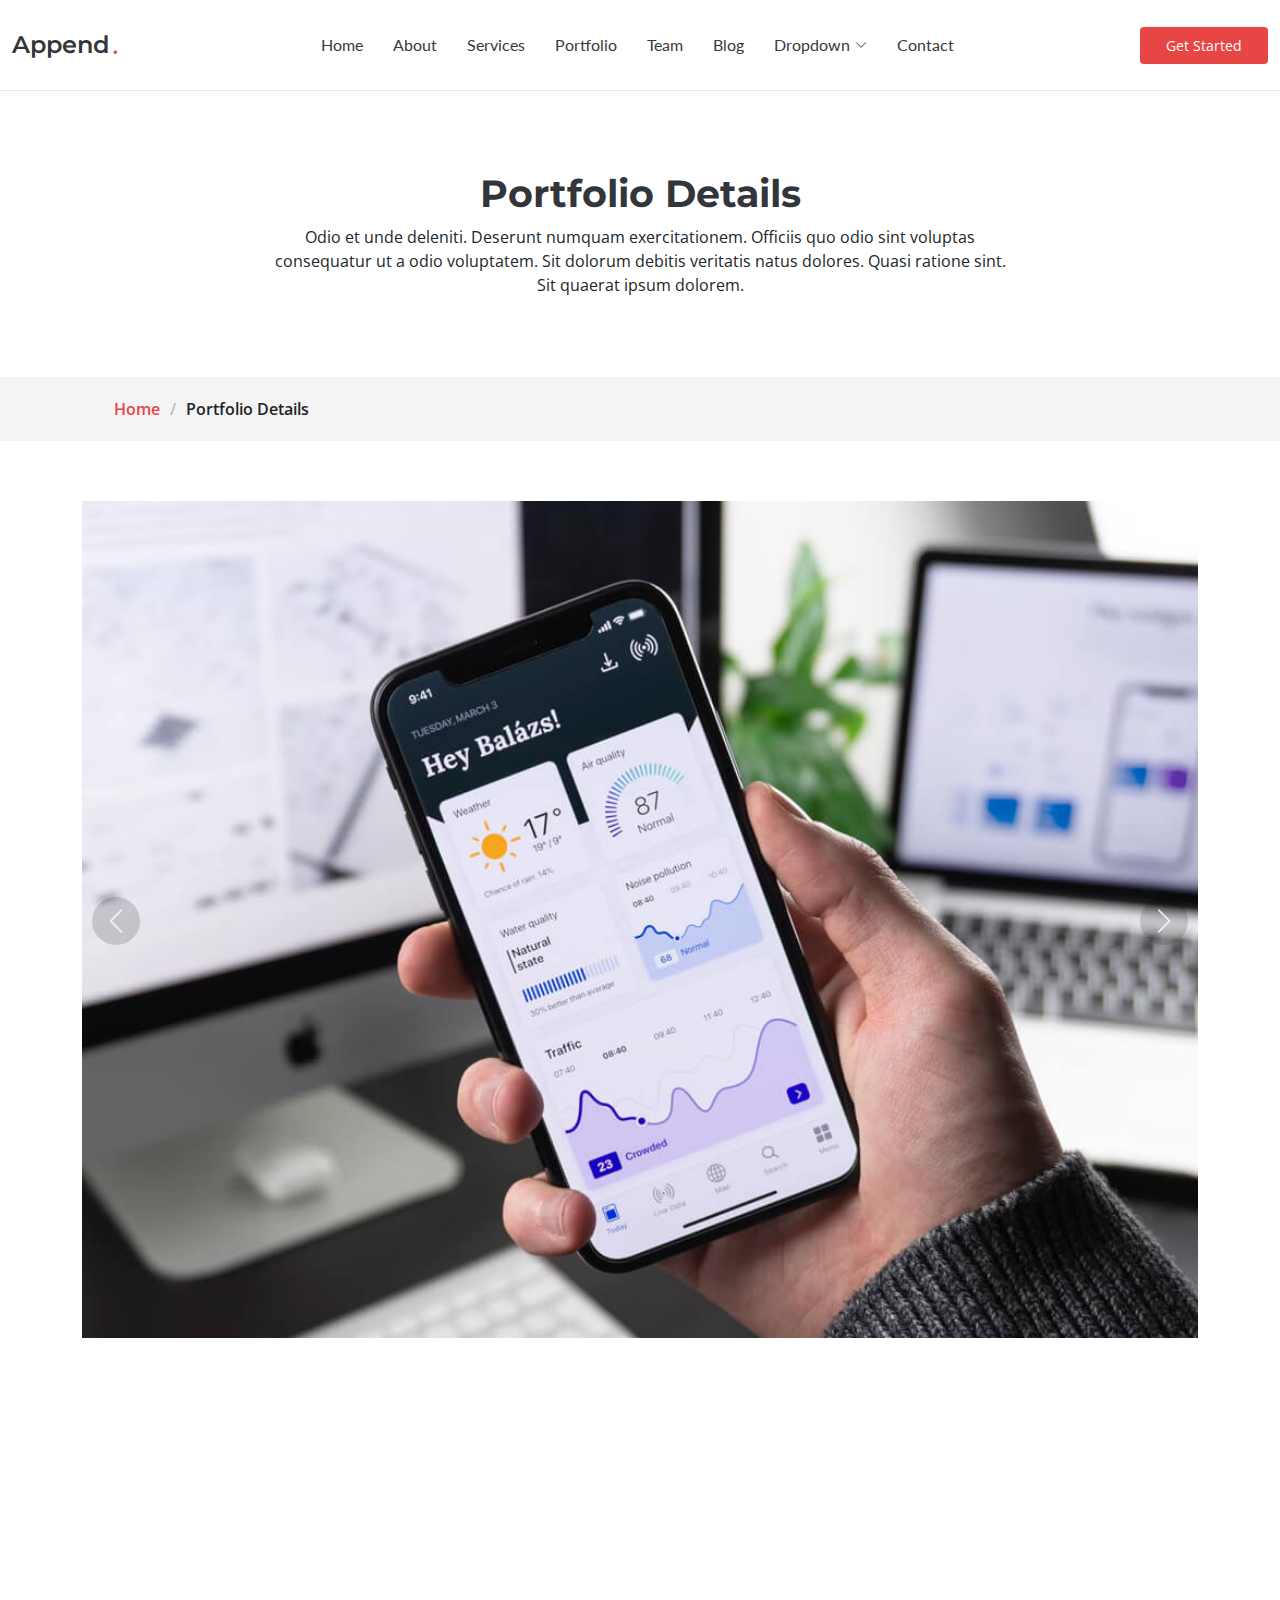
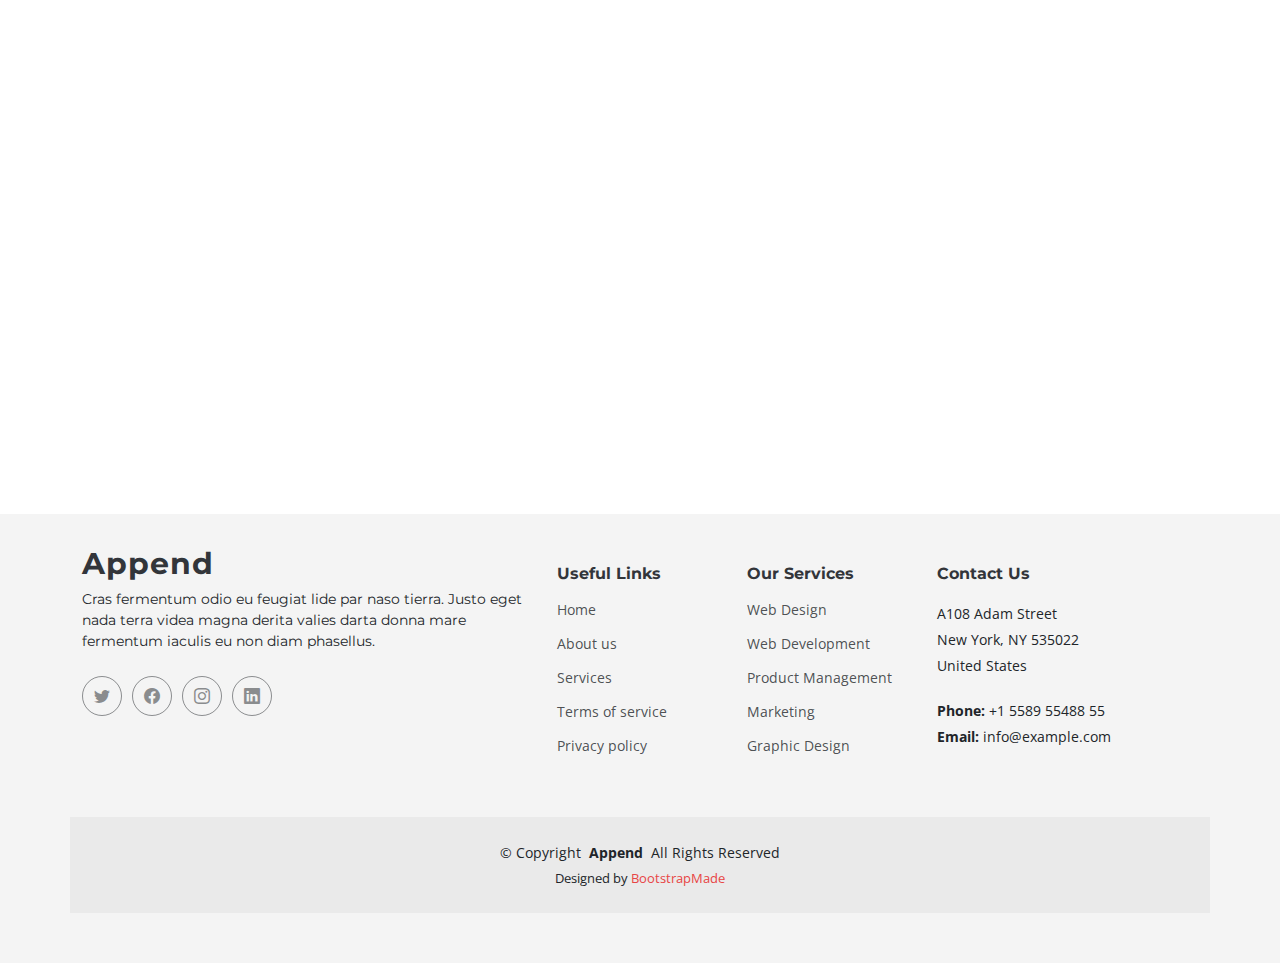
==== portfolio-details.html @ 8041fa13 "first" ====
<!DOCTYPE html>
<html lang="en">

<head>
  <meta charset="utf-8">
  <meta content="width=device-width, initial-scale=1.0" name="viewport">

  <title>Portfolio Details - Append Bootstrap Temlate</title>
  <meta content="" name="description">
  <meta content="" name="keywords">

  <!-- Favicons -->
  <link href="assets/img/favicon.png" rel="icon">
  <link href="assets/img/apple-touch-icon.png" rel="apple-touch-icon">

  <!-- Fonts -->
  <link href="https://fonts.googleapis.com" rel="preconnect">
  <link href="https://fonts.gstatic.com" rel="preconnect" crossorigin>
  <link href="https://fonts.googleapis.com/css2?family=Open+Sans:ital,wght@0,300;0,400;0,500;0,600;0,700;0,800;1,300;1,400;1,500;1,600;1,700;1,800&family=Montserrat:ital,wght@0,100;0,200;0,300;0,400;0,500;0,600;0,700;0,800;0,900;1,100;1,200;1,300;1,400;1,500;1,600;1,700;1,800;1,900&family=Lato:ital,wght@0,100;0,300;0,400;0,700;0,900;1,100;1,300;1,400;1,700;1,900&display=swap" rel="stylesheet">

  <!-- Vendor CSS Files -->
  <link href="assets/vendor/bootstrap/css/bootstrap.min.css" rel="stylesheet">
  <link href="assets/vendor/bootstrap-icons/bootstrap-icons.css" rel="stylesheet">
  <link href="assets/vendor/glightbox/css/glightbox.min.css" rel="stylesheet">
  <link href="assets/vendor/swiper/swiper-bundle.min.css" rel="stylesheet">
  <link href="assets/vendor/aos/aos.css" rel="stylesheet">

  <!-- Template Main CSS File -->
  <link href="assets/css/main.css" rel="stylesheet">

  <!-- =======================================================
  * Template Name: Append
  * Updated: Jul 27 2023 with Bootstrap v5.3.1
  * Template URL: https://bootstrapmade.com/append-bootstrap-website-template/
  * Author: BootstrapMade.com
  * License: https://bootstrapmade.com/license/
  ======================================================== -->
</head>

<body class="portfolio-details-page" data-bs-spy="scroll" data-bs-target="#navmenu">

  <!-- ======= Header ======= -->
  <header id="header" class="header sticky-top d-flex align-items-center">
    <div class="container-fluid d-flex align-items-center justify-content-between">

      <a href="index.html" class="logo d-flex align-items-center me-auto me-xl-0">
        <!-- Uncomment the line below if you also wish to use an image logo -->
        <!-- <img src="assets/img/logo.png" alt=""> -->
        <h1>Append</h1>
        <span>.</span>
      </a>

      <!-- Nav Menu -->
      <nav id="navmenu" class="navmenu">
        <ul>
          <li><a href="index.html#hero">Home</a></li>
          <li><a href="index.html#about">About</a></li>
          <li><a href="index.html#services">Services</a></li>
          <li><a href="index.html#portfolio">Portfolio</a></li>
          <li><a href="index.html#team">Team</a></li>
          <li><a href="blog.html">Blog</a></li>
          <li class="dropdown has-dropdown"><a href="#"><span>Dropdown</span> <i class="bi bi-chevron-down"></i></a>
            <ul class="dd-box-shadow">
              <li><a href="#">Dropdown 1</a></li>
              <li class="dropdown has-dropdown"><a href="#"><span>Deep Dropdown</span> <i class="bi bi-chevron-down"></i></a>
                <ul class="dd-box-shadow">
                  <li><a href="#">Deep Dropdown 1</a></li>
                  <li><a href="#">Deep Dropdown 2</a></li>
                  <li><a href="#">Deep Dropdown 3</a></li>
                  <li><a href="#">Deep Dropdown 4</a></li>
                  <li><a href="#">Deep Dropdown 5</a></li>
                </ul>
              </li>
              <li><a href="#">Dropdown 2</a></li>
              <li><a href="#">Dropdown 3</a></li>
              <li><a href="#">Dropdown 4</a></li>
            </ul>
          </li>
          <li><a href="index.html#contact">Contact</a></li>
        </ul>

        <i class="mobile-nav-toggle d-xl-none bi bi-list"></i>
      </nav><!-- End Nav Menu -->

      <a class="btn-getstarted" href="index.html#about">Get Started</a>

    </div>
  </header><!-- End Header -->

  <main id="main">

    <!-- Portfolio Details Page Title & Breadcrumbs -->
    <div data-aos="fade" class="page-title">
      <div class="heading">
        <div class="container">
          <div class="row d-flex justify-content-center text-center">
            <div class="col-lg-8">
              <h1>Portfolio Details</h1>
              <p class="mb-0">Odio et unde deleniti. Deserunt numquam exercitationem. Officiis quo odio sint voluptas consequatur ut a odio voluptatem. Sit dolorum debitis veritatis natus dolores. Quasi ratione sint. Sit quaerat ipsum dolorem.</p>
            </div>
          </div>
        </div>
      </div>
      <nav class="breadcrumbs">
        <div class="container">
          <ol>
            <li><a href="index.html">Home</a></li>
            <li class="current">Portfolio Details</li>
          </ol>
        </div>
      </nav>
    </div><!-- End Page Title -->

    <!-- Portfolio-details Section - Portfolio Details Page -->
    <section id="portfolio-details" class="portfolio-details">

      <div class="container" data-aos="fade-up">

        <div class="portfolio-details-slider swiper">
          <template class="swiper-config">
            {
            "loop": true,
            "speed" : 600,
            "autoplay": {
            "delay": 5000
            },
            "slidesPerView": "auto",
            "navigation": {
            "nextEl": ".swiper-button-next",
            "prevEl": ".swiper-button-prev"
            }
            }
          </template>
          <div class="swiper-wrapper align-items-center">

            <div class="swiper-slide">
              <img src="assets/img/portfolio/app-1.jpg" alt="">
            </div>

            <div class="swiper-slide">
              <img src="assets/img/portfolio/product-1.jpg" alt="">
            </div>

            <div class="swiper-slide">
              <img src="assets/img/portfolio/branding-1.jpg" alt="">
            </div>

            <div class="swiper-slide">
              <img src="assets/img/portfolio/books-1.jpg" alt="">
            </div>

          </div>
          <div class="swiper-button-prev"></div>
          <div class="swiper-button-next"></div>
        </div>

        <div class="row justify-content-between gy-4 mt-4">

          <div class="col-lg-8" data-aos="fade-up">
            <div class="portfolio-description">
              <h2>This is an example of portfolio details</h2>
              <p>
                Autem ipsum nam porro corporis rerum. Quis eos dolorem eos itaque inventore commodi labore quia quia. Exercitationem repudiandae officiis neque suscipit non officia eaque itaque enim. Voluptatem officia accusantium nesciunt est omnis tempora consectetur dignissimos. Sequi nulla at esse enim cum deserunt eius.
              </p>
              <p>
                Amet consequatur qui dolore veniam voluptatem voluptatem sit. Non aspernatur atque natus ut cum nam et. Praesentium error dolores rerum minus sequi quia veritatis eum. Eos et doloribus doloremque nesciunt molestiae laboriosam.
              </p>

              <div class="testimonial-item">
                <p>
                  <i class="bi bi-quote quote-icon-left"></i>
                  <span>Export tempor illum tamen malis malis eram quae irure esse labore quem cillum quid cillum eram malis quorum velit fore eram velit sunt aliqua noster fugiat irure amet legam anim culpa.</span>
                  <i class="bi bi-quote quote-icon-right"></i>
                </p>
                <div>
                  <img src="assets/img/testimonials/testimonials-2.jpg" class="testimonial-img" alt="">
                  <h3>Sara Wilsson</h3>
                  <h4>Designer</h4>
                </div>
              </div>

              <p>
                Impedit ipsum quae et aliquid doloribus et voluptatem quasi. Perspiciatis occaecati earum et magnam animi. Quibusdam non qui ea vitae suscipit vitae sunt. Repudiandae incidunt cumque minus deserunt assumenda tempore. Delectus voluptas necessitatibus est.
              </p>

              <p>
                Sunt voluptatum sapiente facilis quo odio aut ipsum repellat debitis. Molestiae et autem libero. Explicabo et quod necessitatibus similique quis dolor eum. Numquam eaque praesentium rem et qui nesciunt.
              </p>

            </div>
          </div>

          <div class="col-lg-3" data-aos="fade-up" data-aos-delay="100">
            <div class="portfolio-info">
              <h3>Project information</h3>
              <ul>
                <li><strong>Category</strong> Web design</li>
                <li><strong>Client</strong> ASU Company</li>
                <li><strong>Project date</strong> 01 March, 2020</li>
                <li><strong>Project URL</strong> <a href="#">www.example.com</a></li>
                <li><a href="#" class="btn-visit align-self-start">Visit Website</a></li>
              </ul>
            </div>
          </div>

        </div>

      </div>

    </section><!-- End Portfolio-details Section -->

  </main>

  <!-- ======= Footer ======= -->
  <footer id="footer" class="footer">

    <div class="container footer-top">
      <div class="row gy-4">
        <div class="col-lg-5 col-md-12 footer-about">
          <a href="index.html" class="logo d-flex align-items-center">
            <span>Append</span>
          </a>
          <p>Cras fermentum odio eu feugiat lide par naso tierra. Justo eget nada terra videa magna derita valies darta donna mare fermentum iaculis eu non diam phasellus.</p>
          <div class="social-links d-flex mt-4">
            <a href=""><i class="bi bi-twitter"></i></a>
            <a href=""><i class="bi bi-facebook"></i></a>
            <a href=""><i class="bi bi-instagram"></i></a>
            <a href=""><i class="bi bi-linkedin"></i></a>
          </div>
        </div>

        <div class="col-lg-2 col-6 footer-links">
          <h4>Useful Links</h4>
          <ul>
            <li><a href="#">Home</a></li>
            <li><a href="#">About us</a></li>
            <li><a href="#">Services</a></li>
            <li><a href="#">Terms of service</a></li>
            <li><a href="#">Privacy policy</a></li>
          </ul>
        </div>

        <div class="col-lg-2 col-6 footer-links">
          <h4>Our Services</h4>
          <ul>
            <li><a href="#">Web Design</a></li>
            <li><a href="#">Web Development</a></li>
            <li><a href="#">Product Management</a></li>
            <li><a href="#">Marketing</a></li>
            <li><a href="#">Graphic Design</a></li>
          </ul>
        </div>

        <div class="col-lg-3 col-md-12 footer-contact text-center text-md-start">
          <h4>Contact Us</h4>
          <p>A108 Adam Street</p>
          <p>New York, NY 535022</p>
          <p>United States</p>
          <p class="mt-4"><strong>Phone:</strong> <span>+1 5589 55488 55</span></p>
          <p><strong>Email:</strong> <span>info@example.com</span></p>
        </div>

      </div>
    </div>

    <div class="container copyright text-center mt-4">
      <p>&copy; <span>Copyright</span> <strong class="px-1">Append</strong> <span>All Rights Reserved</span></p>
      <div class="credits">
        <!-- All the links in the footer should remain intact. -->
        <!-- You can delete the links only if you've purchased the pro version. -->
        <!-- Licensing information: https://bootstrapmade.com/license/ -->
        <!-- Purchase the pro version with working PHP/AJAX contact form: [buy-url] -->
        Designed by <a href="https://bootstrapmade.com/">BootstrapMade</a>
      </div>
    </div>

  </footer><!-- End Footer -->

  <!-- Scroll Top Button -->
  <a href="#" id="scroll-top" class="scroll-top d-flex align-items-center justify-content-center"><i class="bi bi-arrow-up-short"></i></a>

  <!-- Preloader -->
  <div id="preloader">
    <div></div>
    <div></div>
    <div></div>
    <div></div>
  </div>

  <!-- Vendor JS Files -->
  <script src="assets/vendor/bootstrap/js/bootstrap.bundle.min.js"></script>
  <script src="assets/vendor/glightbox/js/glightbox.min.js"></script>
  <script src="assets/vendor/purecounter/purecounter_vanilla.js"></script>
  <script src="assets/vendor/isotope-layout/isotope.pkgd.min.js"></script>
  <script src="assets/vendor/swiper/swiper-bundle.min.js"></script>
  <script src="assets/vendor/aos/aos.js"></script>
  <script src="assets/vendor/php-email-form/validate.js"></script>

  <!-- Template Main JS File -->
  <script src="assets/js/main.js"></script>

</body>

</html>
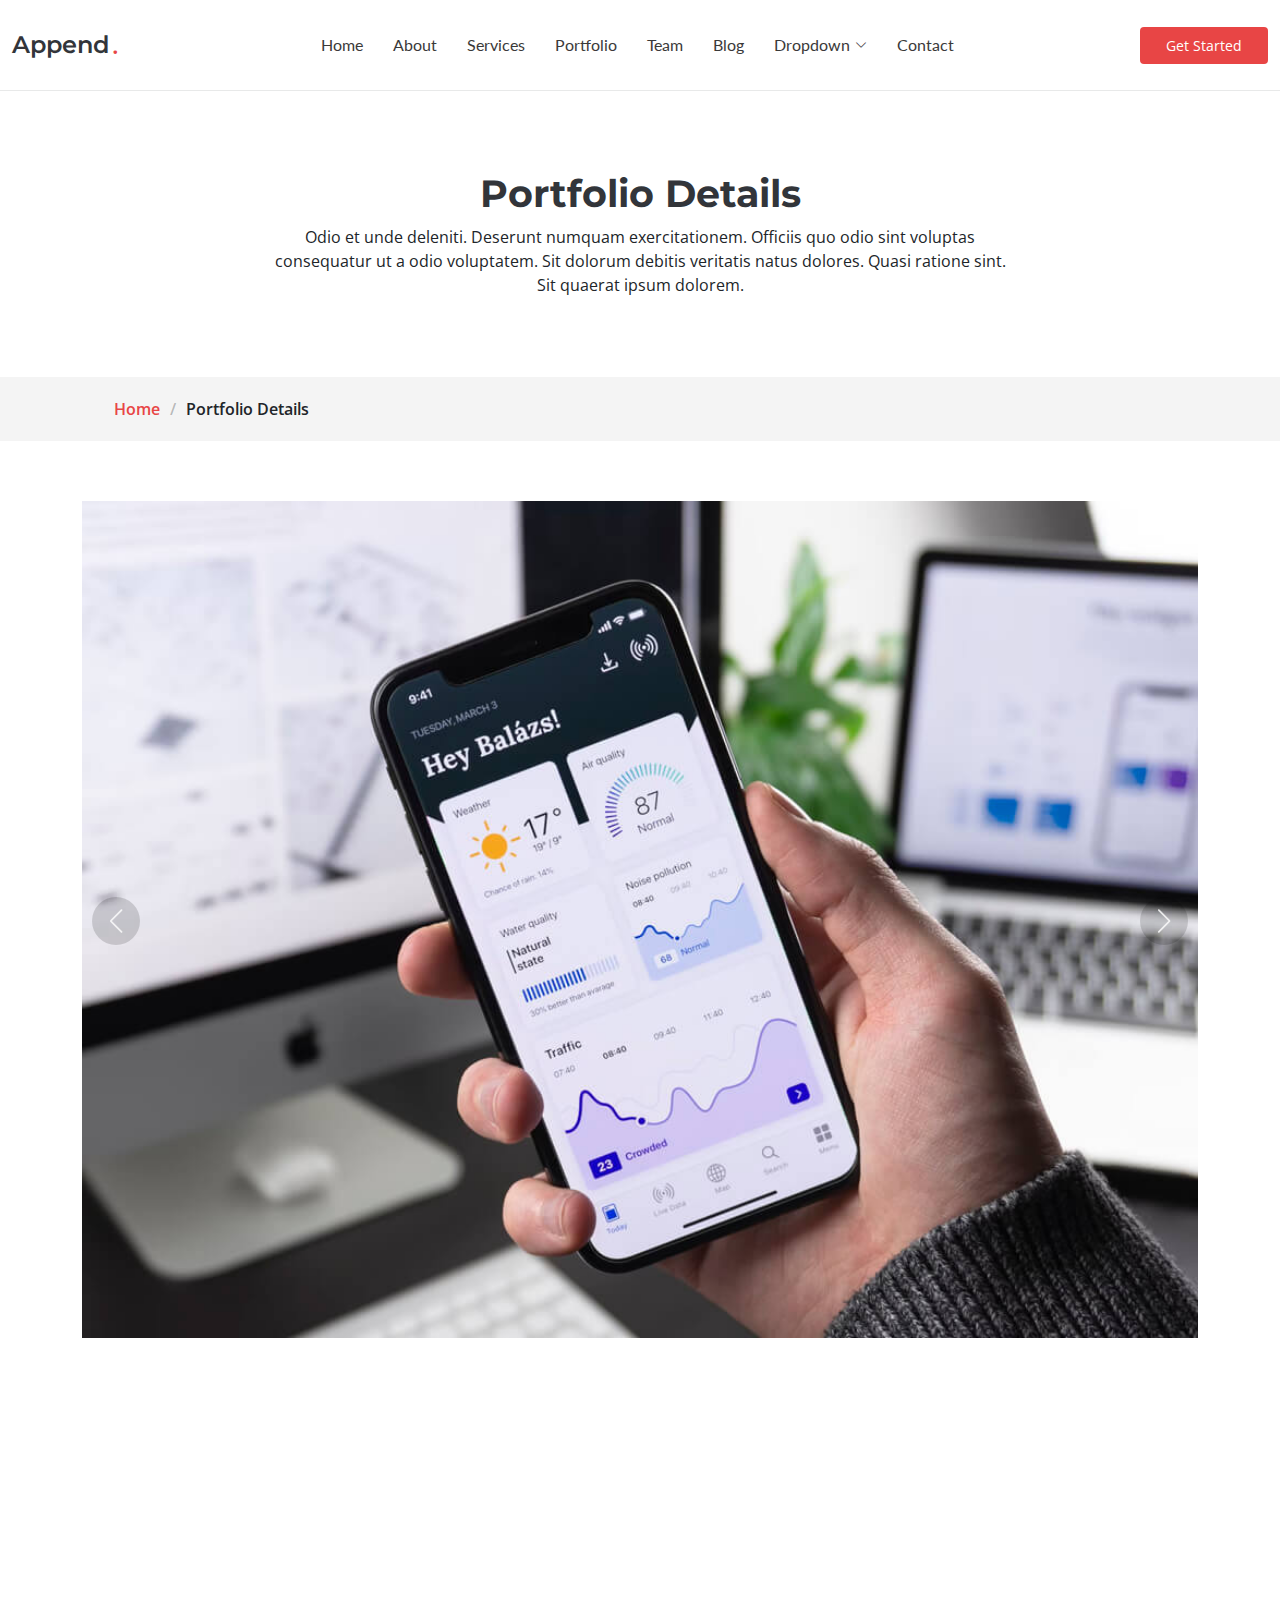
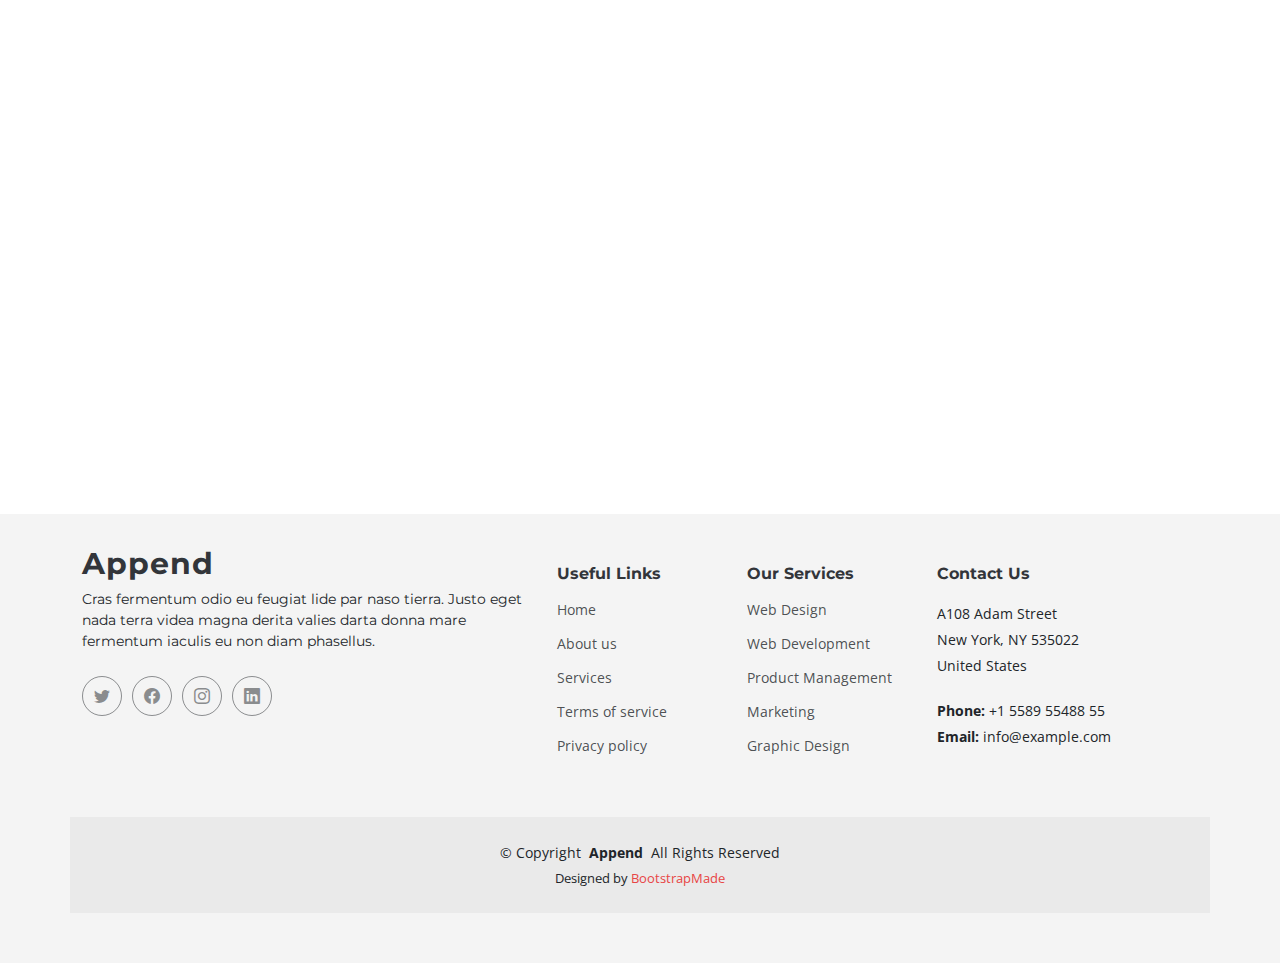
==== commit bd0da087: "Updated google sheet api" ====
--- a/portfolio-details.html
+++ b/portfolio-details.html
@@ -294,7 +294,7 @@
   <script src="assets/vendor/isotope-layout/isotope.pkgd.min.js"></script>
   <script src="assets/vendor/swiper/swiper-bundle.min.js"></script>
   <script src="assets/vendor/aos/aos.js"></script>
-  <script src="assets/vendor/php-email-form/validate.js"></script>
+  <!-- <script src="assets/vendor/php-email-form/validate.js"></script> -->
 
   <!-- Template Main JS File -->
   <script src="assets/js/main.js"></script>
--- a/assets/css/main.css
+++ b/assets/css/main.css
@@ -12,7 +12,9 @@
 --------------------------------------------------------------*/
 /* Fonts */
 :root {
-  --font-default: "Open Sans", system-ui, -apple-system, "Segoe UI", Roboto, "Helvetica Neue", Arial, "Noto Sans", "Liberation Sans", sans-serif, "Apple Color Emoji", "Segoe UI Emoji", "Segoe UI Symbol", "Noto Color Emoji";
+  --font-default: "Open Sans", system-ui, -apple-system, "Segoe UI", Roboto,
+    "Helvetica Neue", Arial, "Noto Sans", "Liberation Sans", sans-serif,
+    "Apple Color Emoji", "Segoe UI Emoji", "Segoe UI Symbol", "Noto Color Emoji";
   --font-primary: "Montserrat", sans-serif;
   --font-secondary: "Lato", sans-serif;
 }
@@ -124,7 +126,7 @@
 # Page Title & Breadcrumbs
 --------------------------------------------------------------*/
 .page-title {
-  --color-box-background: rgba(var(--color-default-rgb), .05);
+  --color-box-background: rgba(var(--color-default-rgb), 0.05);
   color: var(--color-default);
   background-color: var(--color-background);
 }
@@ -154,11 +156,11 @@
   font-weight: 600;
 }
 
-.page-title nav ol li+li {
+.page-title nav ol li + li {
   padding-left: 10px;
 }
 
-.page-title nav ol li+li::before {
+.page-title nav ol li + li::before {
   content: "/";
   display: inline-block;
   padding-right: 10px;
@@ -317,7 +319,7 @@
     padding-right: 0;
   }
 
-  .navmenu li:hover>a,
+  .navmenu li:hover > a,
   .navmenu .active,
   .navmenu .active:focus {
     color: var(--color-nav-hover);
@@ -355,11 +357,11 @@
 
   .navmenu .dropdown ul a:hover,
   .navmenu .dropdown ul .active:hover,
-  .navmenu .dropdown ul li:hover>a {
+  .navmenu .dropdown ul li:hover > a {
     color: var(--color-nav-dropdown-hover);
   }
 
-  .navmenu .dropdown:hover>ul {
+  .navmenu .dropdown:hover > ul {
     opacity: 1;
     top: 100%;
     visibility: visible;
@@ -371,7 +373,7 @@
     visibility: hidden;
   }
 
-  .navmenu .dropdown .dropdown:hover>ul {
+  .navmenu .dropdown .dropdown:hover > ul {
     opacity: 1;
     top: 0;
     left: -100%;
@@ -405,7 +407,7 @@
   }
 
   .navmenu .megamenu ul li a,
-  .navmenu .megamenu ul li:hover>a {
+  .navmenu .megamenu ul li:hover > a {
     padding: 10px 20px;
     font-size: 15px;
     color: var(--color-nav-dropdown);
@@ -417,7 +419,7 @@
     color: var(--color-nav-dropdown-hover);
   }
 
-  .navmenu .megamenu:hover>ul {
+  .navmenu .megamenu:hover > ul {
     opacity: 1;
     top: 100%;
     visibility: visible;
@@ -522,8 +524,8 @@
     background-color: rgba(33, 37, 41, 0.1);
   }
 
-  .navmenu .dropdown>.dropdown-active,
-  .navmenu .megamenu>.dropdown-active {
+  .navmenu .dropdown > .dropdown-active,
+  .navmenu .megamenu > .dropdown-active {
     display: block;
     background-color: rgba(33, 37, 41, 0.03);
   }
@@ -550,7 +552,7 @@
     transition: 0.3s;
   }
 
-  .mobile-nav-active .navmenu>ul {
+  .mobile-nav-active .navmenu > ul {
     display: block;
   }
 }
@@ -868,7 +870,7 @@
   box-shadow: none;
 }
 
-.hero .sign-up-form input[type=submit] {
+.hero .sign-up-form input[type="submit"] {
   box-shadow: 0 15px 30px 0 rgba(0, 0, 0, 0.2);
   background-color: var(--color-primary);
   border-color: var(--color-primary);
@@ -877,7 +879,7 @@
   color: var(--color-inverse);
 }
 
-.hero .sign-up-form input[type=submit]:hover {
+.hero .sign-up-form input[type="submit"]:hover {
   background-color: rgba(var(--color-primary-rgb), 0.9);
 }
 
@@ -1025,7 +1027,6 @@
 }
 
 @media (max-width: 768px) {
-
   .about .icon-boxes .col-md-6:nth-child(2) .icon-box,
   .about .icon-boxes .col-md-6:nth-child(4) .icon-box {
     margin-top: 0;
@@ -1162,7 +1163,6 @@
   transform: scale(1.2);
 }
 
-
 /*--------------------------------------------------------------
 # Featured Services Section
 --------------------------------------------------------------*/
@@ -1214,12 +1214,12 @@
   color: rgba(var(--color-default-rgb), 0.8);
 }
 
-.features .features-item+.features-item {
+.features .features-item + .features-item {
   margin-top: 100px;
 }
 
 @media (max-width: 768px) {
-  .features .features-item+.features-item {
+  .features .features-item + .features-item {
     margin-top: 40px;
   }
 }
@@ -1303,7 +1303,7 @@
 
 .features .features-item .image-stack .stack-front {
   grid-row: 1;
-  grid-column: 1/span 8;
+  grid-column: 1 / span 8;
   margin-top: 20%;
   width: 100%;
   z-index: 2;
@@ -2046,37 +2046,49 @@
   animation: animate-loading 1s linear infinite;
 }
 
-.contact .php-email-form input[type=text],
-.contact .php-email-form input[type=email],
+.contact .php-email-form input[type="text"],
+.contact .php-email-form input[type="email"],
+.contact .php-email-form input[type="number"],
+.contact .php-email-form input[type="date"],
+.contact .php-email-form select,
 .contact .php-email-form textarea {
   font-size: 14px;
   padding: 10px 15px;
   box-shadow: none;
   border-radius: 0;
-  color: var(--color-default);
+  /* color: var(--color-default); */
   background-color: rgba(var(--color-background-rgb), 0.5);
   border-color: rgba(var(--color-default-rgb), 0.2);
 }
 
-.contact .php-email-form input[type=text]:focus,
-.contact .php-email-form input[type=email]:focus,
+.contact .php-email-form input[type="text"]:focus,
+.contact .php-email-form input[type="email"]:focus,
+.contact .php-email-form input[type="number"]:focus,
+.contact .php-email-form input[type="date"]:focus,
+.contact .php-email-form select:focus,
 .contact .php-email-form textarea:focus {
   border-color: var(--color-primary);
 }
 
-.contact .php-email-form input[type=text]::-moz-placeholder,
-.contact .php-email-form input[type=email]::-moz-placeholder,
+/* .contact .php-email-form input[type="text"]::-moz-placeholder,
+.contact .php-email-form input[type="email"]::-moz-placeholder,
+.contact .php-email-form input[type="number"]::-moz-placeholder,
+.contact .php-email-form input[type="date"]::-moz-placeholder,
+.contact .php-email-form select[label='Select Gender']::-moz-placeholder,
 .contact .php-email-form textarea::-moz-placeholder {
   color: rgba(var(--color-default-rgb), 0.3);
 }
 
-.contact .php-email-form input[type=text]::placeholder,
-.contact .php-email-form input[type=email]::placeholder,
+.contact .php-email-form input[type="text"]::placeholder,
+.contact .php-email-form input[type="email"]::placeholder,
+.contact .php-email-form input[type="number"]::placeholder,
+.contact .php-email-form input[type="date"]::placeholder,
+.contact .php-email-form select[label='Select Gender'] option::placeholder,
 .contact .php-email-form textarea::placeholder {
   color: rgba(var(--color-default-rgb), 0.3);
-}
-
-.contact .php-email-form button[type=submit] {
+} */
+
+.contact .php-email-form button[type="submit"] {
   background: var(--color-primary);
   color: var(--color-inverse);
   border: 0;
@@ -2085,7 +2097,7 @@
   border-radius: 4px;
 }
 
-.contact .php-email-form button[type=submit]:hover {
+.contact .php-email-form button[type="submit"]:hover {
   background: rgba(var(--color-primary-rgb), 0.8);
 }
 
@@ -2138,7 +2150,6 @@
 }
 
 @media (max-width: 575px) {
-
   .portfolio-details .swiper-button-prev,
   .portfolio-details .swiper-button-next {
     display: none;
@@ -2273,7 +2284,7 @@
   background-color: var(--color-box-background);
 }
 
-.service-details .service-box+.service-box {
+.service-details .service-box + .service-box {
   margin-top: 30px;
 }
 
@@ -2567,7 +2578,7 @@
   margin: 0;
 }
 
-.blog-details .meta-top ul li+li {
+.blog-details .meta-top ul li + li {
   padding-left: 20px;
 }
 
@@ -2626,7 +2637,7 @@
   display: inline-block;
 }
 
-.blog-details .meta-bottom .tags li+li::before {
+.blog-details .meta-bottom .tags li + li::before {
   padding-right: 6px;
   color: var(--color-default);
   content: ",";
@@ -2654,7 +2665,7 @@
   margin: 0;
 }
 
-.blog-details .sidebar .sidebar-item+.sidebar-item {
+.blog-details .sidebar .sidebar-item + .sidebar-item {
   margin-top: 40px;
 }
 
@@ -2665,7 +2676,7 @@
   position: relative;
 }
 
-.blog-details .sidebar .search-form form input[type=text] {
+.blog-details .sidebar .search-form form input[type="text"] {
   border: 0;
   padding: 4px;
   border-radius: 4px;
@@ -2674,7 +2685,7 @@
   color: var(--color-default);
 }
 
-.blog-details .sidebar .search-form form input[type=text]:focus {
+.blog-details .sidebar .search-form form input[type="text"]:focus {
   outline: none;
 }
 
@@ -2707,7 +2718,7 @@
   padding: 0;
 }
 
-.blog-details .sidebar .categories ul li+li {
+.blog-details .sidebar .categories ul li + li {
   padding-top: 10px;
 }
 
@@ -2942,4 +2953,33 @@
 .blog-details .comments .reply-form .btn-primary:hover {
   color: var(--color-inverse);
   background-color: rgba(var(--color-primary-rgb), 0.8);
-}+}
+
+input::-webkit-outer-spin-button,
+input::-webkit-inner-spin-button {
+  -webkit-appearance: none;
+  margin: 0;
+}
+
+/* Works for Firefox */
+input[type="number"] {
+  -moz-appearance: textfield;
+}
+
+.toast-body {
+  text-align: center;
+}
+.toast {
+  top: 30%;
+}
+.toast-header {
+  background-color: #28a745; /* Green color */
+  color: white; /* Text color for the header */
+}
+
+.toast-body {
+  background-color: #dff0d8; /* Light green color for the body */
+  color: #070707; /* Text color for the body */
+  text-align: center;
+  /* opacity: 0.1; */
+}
